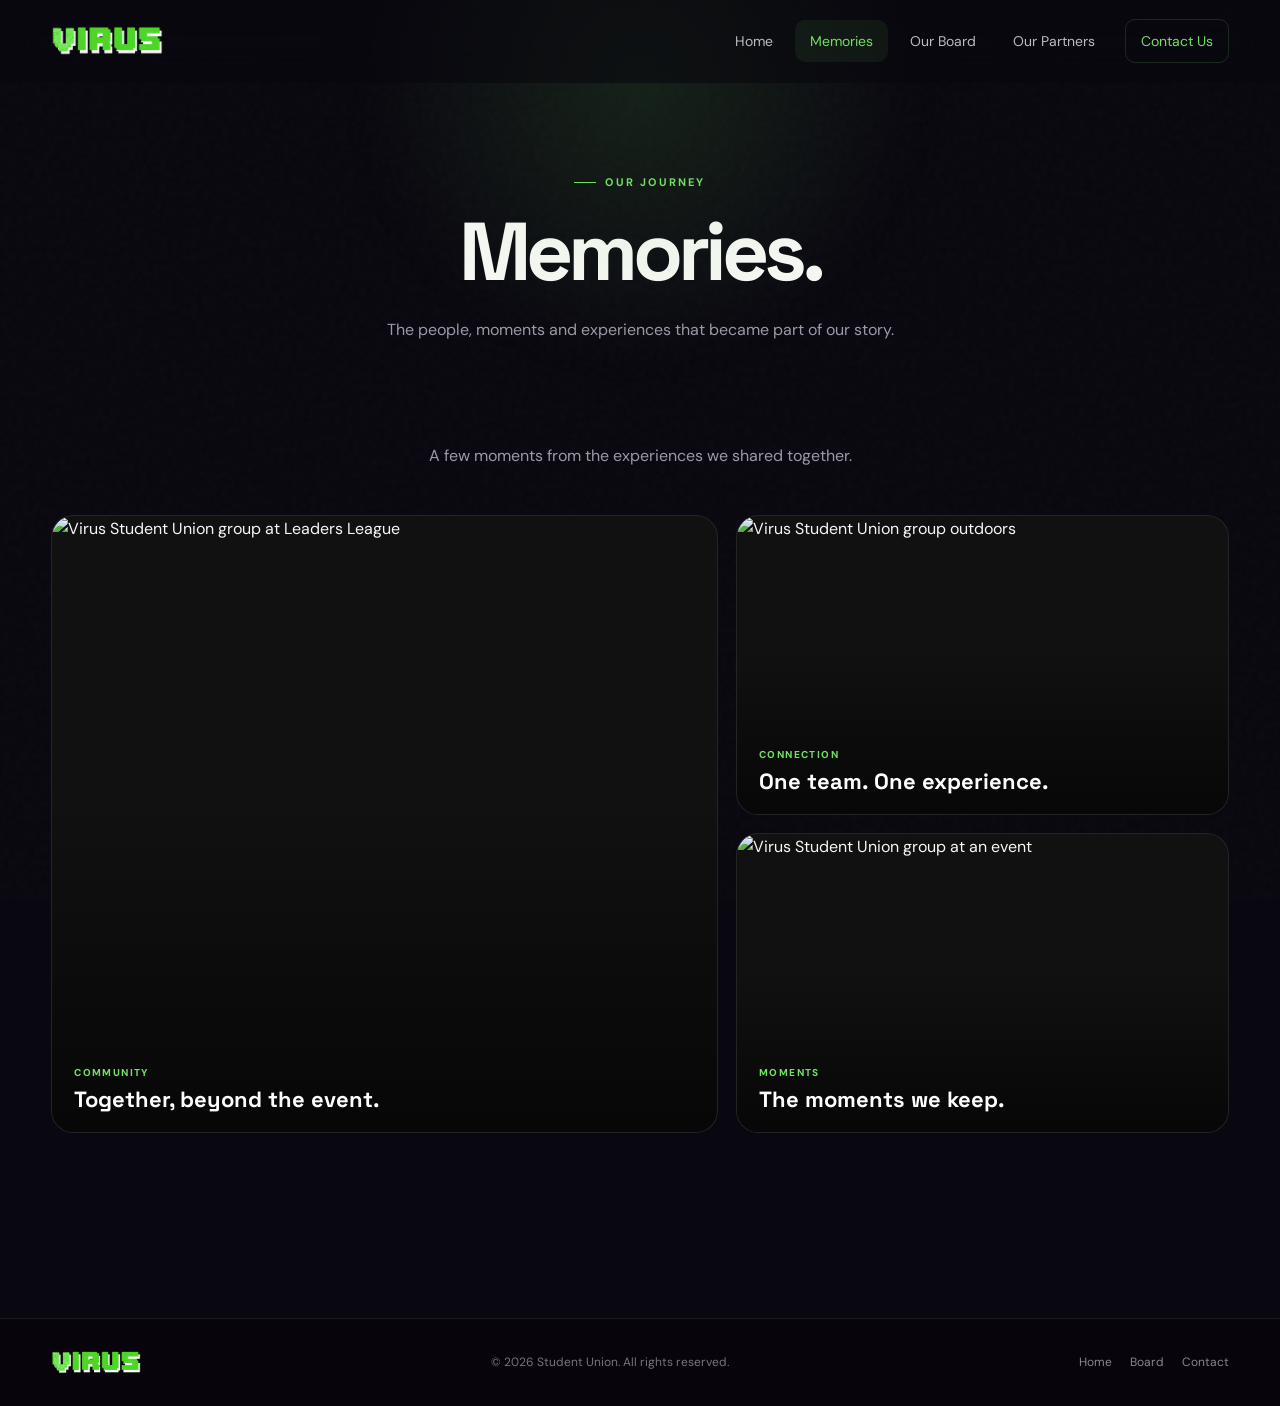
==== memories.html @ 2eb55f07 "Add files via upload" ====
<!DOCTYPE html>
<html lang="en">
<head>
<meta charset="UTF-8">
<meta name="viewport" content="width=device-width, initial-scale=1.0">
<title>Memories | Virus Student Union</title>
<link rel="stylesheet" href="style.css">
<style>
.memories-intro{max-width:700px;margin:0 auto 46px;color:var(--muted);text-align:center}
.memory-grid{display:grid;grid-template-columns:1.15fr .85fr;grid-template-rows:300px 300px;gap:18px}
.memory-card{position:relative;overflow:hidden;border-radius:22px;border:1px solid var(--whiteLine);background:#111;cursor:pointer}
.memory-card:first-child{grid-row:1 / span 2}
.memory-card img{width:100%;height:100%;object-fit:cover;display:block;transition:transform .55s ease,filter .4s ease}
.memory-card::after{content:"";position:absolute;inset:0;background:linear-gradient(to top,rgba(0,0,0,.6),transparent 55%);pointer-events:none}
.memory-card:hover img{transform:scale(1.045);filter:saturate(1.06)}
.memory-caption{position:absolute;left:22px;bottom:20px;z-index:2;color:#fff}
.memory-caption span{display:block;color:#70E160;font-size:10px;font-weight:800;letter-spacing:.14em;text-transform:uppercase;margin-bottom:6px}
.memory-caption h3{font-family:"Space Grotesk",sans-serif;font-size:22px;line-height:1.1}
.lightbox{position:fixed;inset:0;background:rgba(5,4,8,.94);z-index:9999;display:none;align-items:center;justify-content:center;padding:30px}
.lightbox.open{display:flex}
.lightbox img{max-width:94vw;max-height:88vh;object-fit:contain;border-radius:12px}
.lightbox-close{position:absolute;top:20px;right:25px;width:44px;height:44px;border:1px solid rgba(255,255,255,.2);border-radius:50%;background:rgba(255,255,255,.06);color:white;font-size:25px;cursor:pointer}
@media(max-width:800px){
 .memory-grid{grid-template-columns:1fr 1fr;grid-template-rows:260px 260px}
 .memory-card:first-child{grid-row:auto;grid-column:1 / span 2}
}
@media(max-width:520px){
 .memory-grid{display:grid;grid-template-columns:1fr;grid-template-rows:auto}
 .memory-card:first-child{grid-column:auto}
 .memory-card{height:300px}
}
</style>
</head>
<body>
<nav class="navbar">
<div class="container nav-inner">
<a class="nav-logo" href="index.html"><img src="logo.png" alt="Virus Student Union"></a>
<button class="menu-btn" aria-label="Open menu">☰</button>
<div class="nav-links">
<a href="index.html">Home</a>
<a href="memories.html" class="active">Memories</a>
<a href="board.html">Our Board</a>
<a href="partners.html">Our Partners</a>
<a href="contact.html" class="nav-cta">Contact Us</a>
</div>
</div>
</nav>

<main>
<section class="page-head">
<div class="container reveal">
<div class="eyebrow">Our Journey</div>
<h1>Memories.</h1>
<p>The people, moments and experiences that became part of our story.</p>
</div>
</section>

<section class="section" style="padding-top:10px;">
<div class="container">
<p class="memories-intro">A few moments from the experiences we shared together.</p>
<div class="memory-grid">
<article class="memory-card reveal" data-image="images/memory-01.jpg">
<img src="images/memory-01.jpg" alt="Virus Student Union group at Leaders League">
<div class="memory-caption"><span>Community</span><h3>Together, beyond the event.</h3></div>
</article>
<article class="memory-card reveal" data-image="images/memory-02.jpg">
<img src="images/memory-02.jpg" alt="Virus Student Union group outdoors">
<div class="memory-caption"><span>Connection</span><h3>One team. One experience.</h3></div>
</article>
<article class="memory-card reveal" data-image="images/memory-03.jpg">
<img src="images/memory-03.jpg" alt="Virus Student Union group at an event">
<div class="memory-caption"><span>Moments</span><h3>The moments we keep.</h3></div>
</article>
</div>
</div>
</section>
</main>

<div class="lightbox" id="lightbox" aria-hidden="true">
<button class="lightbox-close" aria-label="Close">×</button>
<img id="lightbox-img" src="" alt="">
</div>

<footer>
<div class="container footer-inner">
<img class="footer-logo" src="logo.png" alt="Virus Student Union">
<div class="footer-copy">© <span data-year></span> Student Union. All rights reserved.</div>
<div class="footer-links">
<a href="index.html">Home</a><a href="board.html">Board</a><a href="contact.html">Contact</a>
</div>
</div>
</footer>
<script src="script.js"></script>
<script>
document.querySelectorAll('.memory-card').forEach(card=>{
 card.addEventListener('click',()=>{
  const lb=document.getElementById('lightbox');
  document.getElementById('lightbox-img').src=card.dataset.image;
  lb.classList.add('open'); lb.setAttribute('aria-hidden','false');
 });
});
const close=()=>{document.getElementById('lightbox').classList.remove('open');document.getElementById('lightbox').setAttribute('aria-hidden','true');};
document.querySelector('.lightbox-close').addEventListener('click',close);
document.getElementById('lightbox').addEventListener('click',e=>{if(e.target.id==='lightbox')close();});
document.addEventListener('keydown',e=>{if(e.key==='Escape')close();});
</script>
</body>
</html>
---- style.css ----
@import url('https://fonts.googleapis.com/css2?family=DM+Sans:wght@400;500;600;700&family=Space+Grotesk:wght@400;500;600;700&display=swap');

:root{
  --bg:#09070f; --bg2:#100b19; --panel:rgba(255,255,255,.045);
  --green:#70E160; --green2:#4DBF50; --white:#f7f7f5; --muted:#9d99a8;
  --line:rgba(112,225,96,.16); --whiteLine:rgba(255,255,255,.08);
  --radius:24px; --shadow:0 25px 80px rgba(0,0,0,.42);
}
*{box-sizing:border-box;margin:0;padding:0}
html{scroll-behavior:smooth}
body{font-family:'DM Sans',sans-serif;background:var(--bg);color:var(--white);line-height:1.6;overflow-x:hidden}
body:before{content:"";position:fixed;inset:0;pointer-events:none;opacity:.035;background-image:url("data:image/svg+xml,%3Csvg viewBox='0 0 160 160' xmlns='http://www.w3.org/2000/svg'%3E%3Cfilter id='n'%3E%3CfeTurbulence type='fractalNoise' baseFrequency='.9' numOctaves='3' stitchTiles='stitch'/%3E%3C/filter%3E%3Crect width='100%25' height='100%25' filter='url(%23n)' opacity='.8'/%3E%3C/svg%3E")}
a{text-decoration:none;color:inherit} img{max-width:100%;display:block}.container{width:min(1180px,92%);margin:auto}

/* NAV */
.navbar{position:fixed;top:0;left:0;right:0;z-index:1000;background:rgba(9,7,15,.58);backdrop-filter:blur(18px);border-bottom:1px solid transparent;transition:.3s}
.navbar.scrolled{background:rgba(9,7,15,.9);border-color:var(--whiteLine)}
.nav-inner{height:82px;display:flex;align-items:center;justify-content:space-between}.nav-logo img{width:112px}
.nav-links{display:flex;align-items:center;gap:7px}.nav-links a{padding:10px 15px;color:#bdb9c5;font-size:14px;border-radius:10px;transition:.25s}.nav-links a:hover,.nav-links a.active{color:var(--green);background:rgba(112,225,96,.07)}
.nav-links .nav-cta{border:1px solid var(--line);color:var(--green);margin-left:8px}.nav-links .nav-cta:hover{background:var(--green);color:#071008}
.menu-btn{display:none;background:none;border:0;color:white;font-size:27px}

/* GLOBAL */
.hero,.page-head{position:relative;overflow:hidden}.hero:before,.page-head:before{content:"";position:absolute;width:600px;height:600px;left:50%;top:20%;transform:translate(-50%,-50%);background:radial-gradient(circle,rgba(112,225,96,.12),transparent 68%);filter:blur(20px);pointer-events:none}
.eyebrow{display:inline-flex;align-items:center;gap:9px;color:var(--green);font-size:11px;font-weight:700;letter-spacing:.2em;text-transform:uppercase}.eyebrow:before{content:"";width:22px;height:1px;background:var(--green)}
h1,h2,h3{font-family:'Space Grotesk',sans-serif;line-height:1.05}.section{padding:105px 0}.section-head{display:flex;align-items:end;justify-content:space-between;gap:30px;margin-bottom:40px}.section-head h2{font-size:clamp(34px,5vw,52px);letter-spacing:-.04em}.section-head p{max-width:460px;color:var(--muted)}

/* HERO */
.hero{min-height:100vh;padding:150px 0 90px;display:flex;align-items:center;text-align:center}.hero-inner{width:100%}.hero-logo{width:min(300px,65vw);margin:0 auto 28px;filter:drop-shadow(0 0 40px rgba(112,225,96,.16));animation:float 5s ease-in-out infinite}.hero h1{font-size:clamp(48px,8vw,92px);letter-spacing:-.065em;max-width:950px;margin:auto}.hero h1 span{color:var(--green)}.hero-copy{max-width:670px;margin:26px auto 34px;color:#aaa6b2;font-size:17px}.actions{display:flex;justify-content:center;gap:12px;flex-wrap:wrap}.btn{display:inline-flex;align-items:center;justify-content:center;gap:9px;padding:14px 21px;border-radius:12px;font-size:14px;font-weight:700;border:1px solid var(--line);transition:.25s;cursor:pointer}.btn.primary{background:var(--green);color:#071008;border-color:var(--green)}.btn.primary:hover{transform:translateY(-3px);box-shadow:0 12px 30px rgba(112,225,96,.2)}.btn.secondary{background:rgba(255,255,255,.03);color:var(--white);border-color:var(--whiteLine)}.btn.secondary:hover{border-color:var(--green);color:var(--green)}
.hero-bottom{display:grid;grid-template-columns:repeat(3,1fr);max-width:850px;margin:75px auto 0;border:1px solid var(--whiteLine);border-radius:20px;background:rgba(255,255,255,.025);overflow:hidden}.hero-stat{padding:22px;border-right:1px solid var(--whiteLine)}.hero-stat:last-child{border:0}.hero-stat strong{display:block;font-family:'Space Grotesk';font-size:25px;color:var(--green)}.hero-stat span{font-size:12px;color:var(--muted)}

/* CARDS */
.cards{display:grid;grid-template-columns:repeat(3,1fr);gap:18px}.glass{background:linear-gradient(145deg,rgba(255,255,255,.055),rgba(255,255,255,.018));border:1px solid var(--whiteLine);border-radius:var(--radius);box-shadow:var(--shadow)}.feature-card{padding:30px;min-height:250px;position:relative;overflow:hidden;transition:.35s}.feature-card:after{content:"";position:absolute;width:130px;height:130px;right:-50px;top:-50px;border-radius:50%;background:rgba(112,225,96,.09);transition:.35s}.feature-card:hover{transform:translateY(-8px);border-color:var(--line)}.feature-card:hover:after{transform:scale(1.7)}.icon{width:48px;height:48px;border-radius:14px;background:rgba(112,225,96,.1);border:1px solid var(--line);display:grid;place-items:center;color:var(--green);font-size:21px;margin-bottom:45px}.feature-card h3{font-size:23px;margin-bottom:10px}.feature-card p{color:var(--muted);font-size:14px}

/* MARQUEE */
.marquee{border-block:1px solid var(--line);overflow:hidden;background:rgba(112,225,96,.025);padding:18px 0}.marquee-track{display:flex;width:max-content;animation:marquee 25s linear infinite}.marquee span{font-family:'Space Grotesk';font-weight:600;font-size:14px;letter-spacing:.14em;text-transform:uppercase;color:#8d8995;padding:0 28px}.marquee b{color:var(--green)}

/* PAGE HEADER */
.page-head{padding:165px 0 90px;text-align:center}.page-head h1{font-size:clamp(48px,8vw,82px);letter-spacing:-.06em;margin-top:18px}.page-head p{max-width:650px;margin:22px auto 0;color:var(--muted);font-size:16px}

/* MEMORIES */
.memory-grid{display:grid;grid-template-columns:repeat(12,1fr);gap:18px}.memory{min-height:340px;position:relative;overflow:hidden;border-radius:22px;border:1px solid var(--whiteLine);background:#15101f}.memory:nth-child(1),.memory:nth-child(4){grid-column:span 7}.memory:nth-child(2),.memory:nth-child(3),.memory:nth-child(5),.memory:nth-child(6){grid-column:span 5}.memory-art{position:absolute;inset:0;background:radial-gradient(circle at 70% 20%,rgba(112,225,96,.25),transparent 28%),linear-gradient(135deg,#241738,#0c0912 70%)}.memory:nth-child(2) .memory-art{background:radial-gradient(circle at 25% 30%,rgba(112,225,96,.24),transparent 25%),linear-gradient(135deg,#101c16,#110b19 70%)}.memory:nth-child(3) .memory-art{background:radial-gradient(circle at 70% 60%,rgba(112,225,96,.22),transparent 24%),linear-gradient(135deg,#1e1328,#09070f 70%)}.memory:nth-child(4) .memory-art{background:radial-gradient(circle at 25% 60%,rgba(112,225,96,.25),transparent 30%),linear-gradient(135deg,#17251a,#0c0912 70%)}.memory:nth-child(5) .memory-art{background:radial-gradient(circle at 65% 30%,rgba(112,225,96,.22),transparent 25%),linear-gradient(135deg,#251a2d,#0d0915 70%)}.memory:nth-child(6) .memory-art{background:radial-gradient(circle at 30% 30%,rgba(112,225,96,.22),transparent 25%),linear-gradient(135deg,#152219,#09070f 70%)}.memory-art:after{content:"SU";position:absolute;right:6%;bottom:-10%;font-family:'Space Grotesk';font-weight:700;font-size:180px;color:rgba(255,255,255,.025)}.memory-content{position:absolute;left:0;right:0;bottom:0;padding:27px;background:linear-gradient(transparent,rgba(0,0,0,.92) 75%)}.memory-tag{display:inline-block;color:var(--green);font-size:10px;font-weight:700;letter-spacing:.16em;text-transform:uppercase;margin-bottom:7px}.memory h3{font-size:25px}.memory p{color:#aaa6b2;font-size:13px;margin-top:5px}

/* PARTNERS */
.partner-intro{text-align:center;max-width:700px;margin:-20px auto 50px;color:var(--muted)}.partner-grid{display:grid;grid-template-columns:repeat(4,1fr);gap:16px}.partner{height:150px;display:grid;place-items:center;border:1px solid var(--whiteLine);border-radius:20px;background:linear-gradient(145deg,rgba(255,255,255,.045),rgba(255,255,255,.015));color:#797582;font-family:'Space Grotesk';font-weight:700;font-size:15px;letter-spacing:.08em;position:relative;overflow:hidden;transition:.3s}.partner:before{content:"";position:absolute;width:90px;height:90px;border-radius:50%;background:rgba(112,225,96,.08);filter:blur(5px);opacity:0;transition:.3s}.partner:hover{transform:translateY(-6px);border-color:var(--green);color:var(--green);box-shadow:0 15px 40px rgba(112,225,96,.08)}.partner:hover:before{opacity:1}

/* CONTACT */
.contact-grid{display:grid;grid-template-columns:.8fr 1.2fr;gap:20px}.contact-panel,.form-panel{padding:34px}.contact-panel h2{font-size:36px;margin:15px 0}.contact-panel>p{color:var(--muted);font-size:14px;margin-bottom:35px}.contact-item{padding:18px 0;border-top:1px solid var(--whiteLine)}.contact-item small{display:block;color:var(--green);font-size:10px;font-weight:700;letter-spacing:.15em;text-transform:uppercase}.contact-item span{font-size:14px;color:#ddd9e1}.form-panel form{display:grid;gap:15px}.field{display:grid;gap:7px}.field label{font-size:12px;color:#a7a2ae}.field input,.field textarea{font:inherit;width:100%;background:#0a0710;border:1px solid var(--whiteLine);color:var(--white);padding:14px 15px;border-radius:12px;outline:none;transition:.2s}.field textarea{min-height:180px;resize:vertical}.field input:focus,.field textarea:focus{border-color:var(--green);box-shadow:0 0 0 3px rgba(112,225,96,.07)}


/* BOARD */
.board-cta{background:rgba(112,225,96,.08);color:var(--green);border-color:rgba(112,225,96,.3)}
.board-cta:hover{background:var(--green);color:#071008;border-color:var(--green);transform:translateY(-3px);box-shadow:0 12px 30px rgba(112,225,96,.18)}
.board-intro{max-width:720px;margin:-20px auto 55px;text-align:center;color:var(--muted)}
.board-section{margin-bottom:72px}
.board-section-head{display:flex;align-items:end;justify-content:space-between;gap:20px;margin-bottom:22px;padding-bottom:15px;border-bottom:1px solid var(--whiteLine)}
.board-section-head .dept{color:var(--green);font-size:11px;font-weight:800;letter-spacing:.2em;text-transform:uppercase}
.board-section-head h2{font-size:clamp(28px,4vw,42px);margin-top:7px}
.board-section-head p{color:var(--muted);font-size:13px}
.board-grid{display:grid;grid-template-columns:repeat(4,1fr);gap:16px}
.board-grid.executive{grid-template-columns:repeat(4,1fr)}
.board-card{position:relative;overflow:hidden;border:1px solid var(--whiteLine);border-radius:22px;background:linear-gradient(145deg,rgba(255,255,255,.055),rgba(255,255,255,.015));transition:.35s;box-shadow:0 18px 55px rgba(0,0,0,.2)}
.board-card:hover{transform:translateY(-7px);border-color:var(--line);box-shadow:0 24px 70px rgba(0,0,0,.35)}
.board-photo{aspect-ratio:4/4.7;background:radial-gradient(circle at 50% 25%,rgba(112,225,96,.2),transparent 32%),linear-gradient(145deg,#21182b,#0b0810);display:flex;align-items:center;justify-content:center;position:relative;overflow:hidden}
.board-photo:after{content:"ADD PHOTO";font-family:'Space Grotesk';font-size:10px;font-weight:700;letter-spacing:.18em;color:rgba(255,255,255,.28);position:absolute;bottom:18px}
.board-photo img{width:100%;height:100%;object-fit:cover;position:absolute;inset:0;z-index:2}
.board-avatar{width:100px;height:100px;border-radius:50%;border:1px solid rgba(112,225,96,.35);background:rgba(112,225,96,.07);display:grid;place-items:center;color:var(--green);font-family:'Space Grotesk';font-size:28px;font-weight:700;z-index:1}
.board-info{padding:20px 19px 22px}
.board-role{display:block;color:var(--green);font-size:9px;font-weight:800;letter-spacing:.17em;text-transform:uppercase;margin-bottom:7px}
.board-name{font-family:'Space Grotesk';font-size:20px;font-weight:600;line-height:1.1}
.board-dept{display:block;color:#77737f;font-size:11px;margin-top:7px}
.executive .board-card:first-child{grid-column:span 2}
.executive .board-card:first-child .board-photo{aspect-ratio:8/4.7}
.board-card.featured{border-color:rgba(112,225,96,.3)}
.board-card.featured .board-info{background:linear-gradient(145deg,rgba(112,225,96,.08),transparent)}
.board-note{margin-top:22px;padding:18px 20px;border:1px solid var(--line);border-radius:16px;background:rgba(112,225,96,.035);color:var(--muted);font-size:12px}
@media(max-width:1000px){.board-grid,.board-grid.executive{grid-template-columns:repeat(2,1fr)}.executive .board-card:first-child{grid-column:span 2}}
@media(max-width:560px){.actions{flex-direction:column;align-items:stretch}.actions .btn{width:100%}.board-grid,.board-grid.executive{grid-template-columns:1fr}.executive .board-card:first-child{grid-column:span 1}.executive .board-card:first-child .board-photo{aspect-ratio:4/4.7}.board-section-head{display:block}.board-section-head p{margin-top:7px}}

/* FOOTER */
footer{border-top:1px solid var(--whiteLine);margin-top:80px;padding:30px 0;background:#07050b}.footer-inner{display:flex;align-items:center;justify-content:space-between;gap:20px}.footer-logo{width:90px}.footer-copy{color:#77737f;font-size:12px}.footer-links{display:flex;gap:18px;color:#898591;font-size:12px}.footer-links a:hover{color:var(--green)}

.reveal{opacity:0;transform:translateY(24px);transition:.7s ease}.reveal.show{opacity:1;transform:none}
@keyframes float{0%,100%{transform:translateY(0)}50%{transform:translateY(-9px)}}@keyframes marquee{to{transform:translateX(-50%)}}

@media(max-width:850px){.nav-links{display:none;position:absolute;top:82px;left:4%;right:4%;padding:12px;background:rgba(12,8,17,.98);border:1px solid var(--whiteLine);border-radius:16px;flex-direction:column;align-items:stretch}.nav-links.open{display:flex}.nav-links .nav-cta{margin-left:0;text-align:center}.menu-btn{display:block}.hero{padding-top:130px}.hero-bottom{grid-template-columns:1fr}.hero-stat{border-right:0;border-bottom:1px solid var(--whiteLine)}.hero-stat:last-child{border-bottom:0}.cards,.partner-grid{grid-template-columns:1fr 1fr}.memory:nth-child(n){grid-column:span 6}.contact-grid{grid-template-columns:1fr}.section-head{display:block}.section-head p{margin-top:12px}}
@media(max-width:560px){.nav-inner{height:72px}.nav-links{top:72px}.hero h1{font-size:49px}.hero-logo{width:240px}.cards,.partner-grid{grid-template-columns:1fr}.memory:nth-child(n){grid-column:span 12;min-height:300px}.page-head{padding-top:135px}.section{padding:75px 0}.footer-inner{flex-direction:column;text-align:center}.footer-links{justify-content:center}}
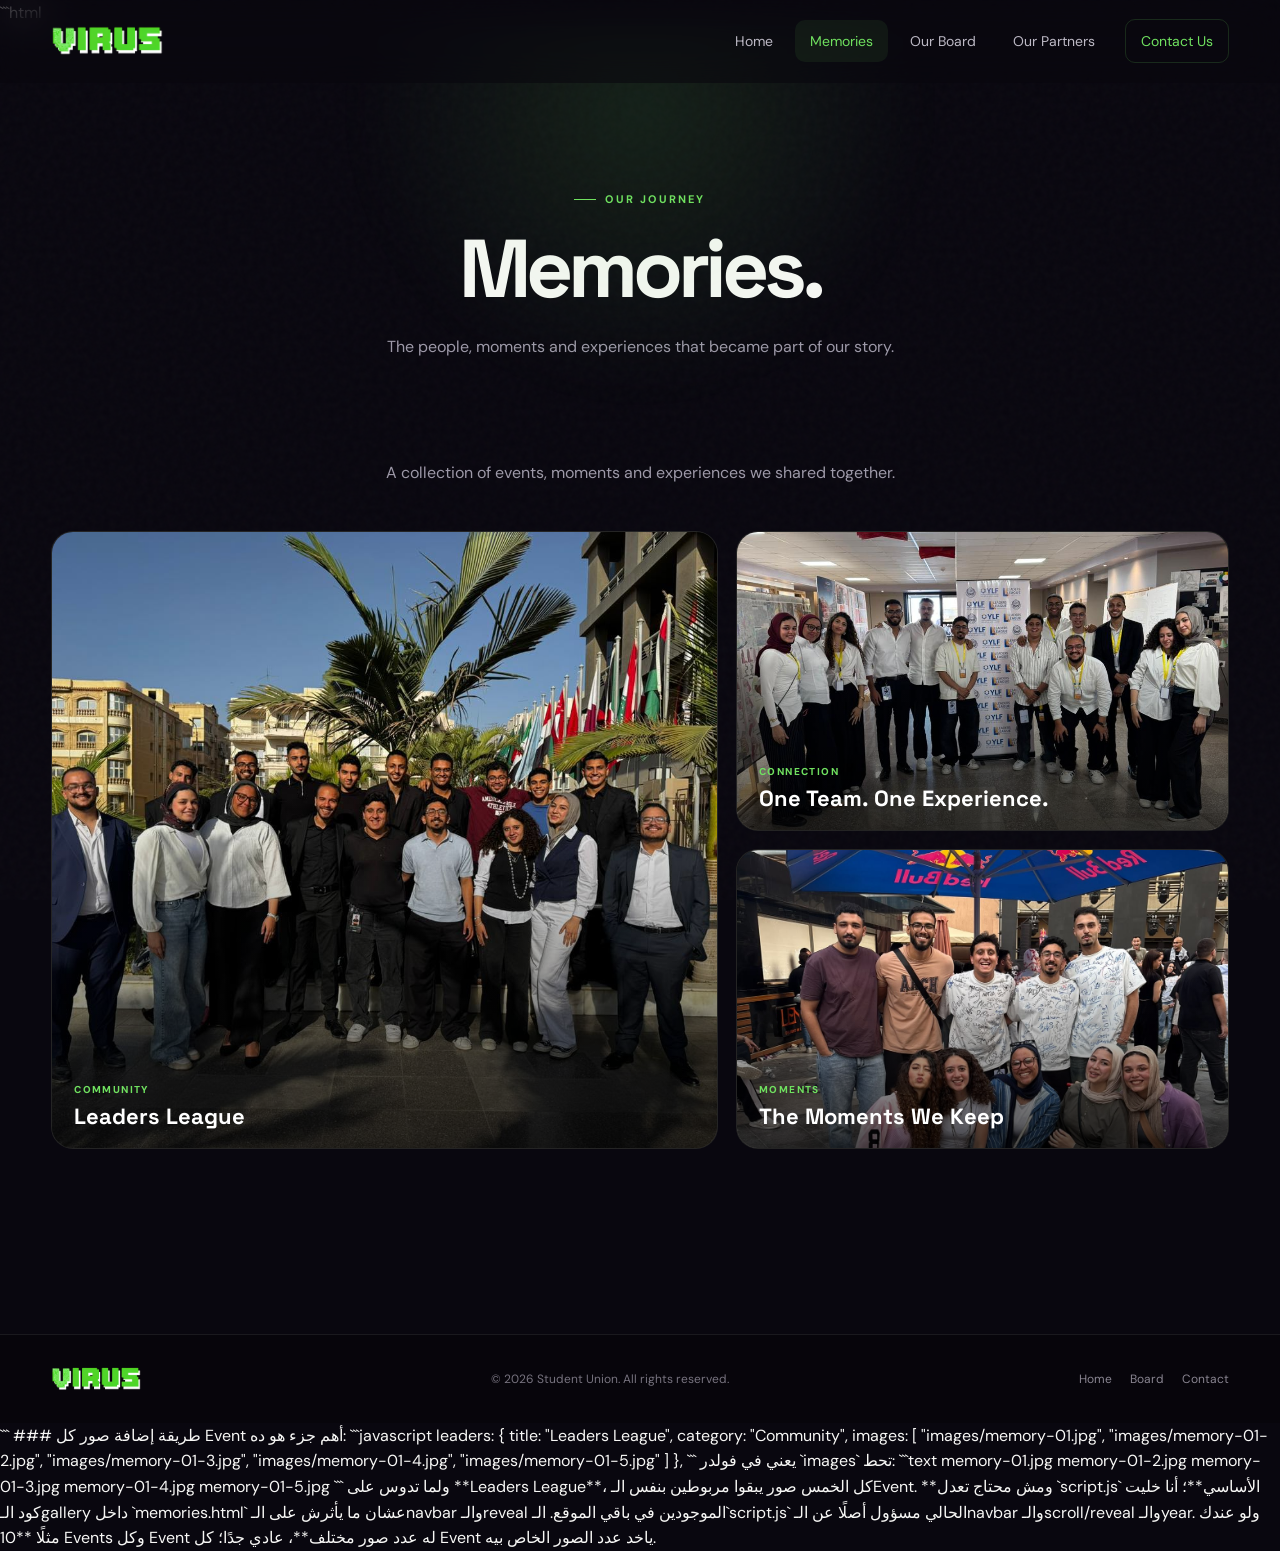
==== commit 28d4d5d5: "memories.html Refactor memories.html to enhance structure, add event gallery functionality, and impr" ====
--- a/memories.html
+++ b/memories.html
@@ -1,108 +1,1240 @@
+```html
 <!DOCTYPE html>
 <html lang="en">
 <head>
 <meta charset="UTF-8">
 <meta name="viewport" content="width=device-width, initial-scale=1.0">
+
 <title>Memories | Virus Student Union</title>
+
 <link rel="stylesheet" href="style.css">
+
 <style>
-.memories-intro{max-width:700px;margin:0 auto 46px;color:var(--muted);text-align:center}
-.memory-grid{display:grid;grid-template-columns:1.15fr .85fr;grid-template-rows:300px 300px;gap:18px}
-.memory-card{position:relative;overflow:hidden;border-radius:22px;border:1px solid var(--whiteLine);background:#111;cursor:pointer}
-.memory-card:first-child{grid-row:1 / span 2}
-.memory-card img{width:100%;height:100%;object-fit:cover;display:block;transition:transform .55s ease,filter .4s ease}
-.memory-card::after{content:"";position:absolute;inset:0;background:linear-gradient(to top,rgba(0,0,0,.6),transparent 55%);pointer-events:none}
-.memory-card:hover img{transform:scale(1.045);filter:saturate(1.06)}
-.memory-caption{position:absolute;left:22px;bottom:20px;z-index:2;color:#fff}
-.memory-caption span{display:block;color:#70E160;font-size:10px;font-weight:800;letter-spacing:.14em;text-transform:uppercase;margin-bottom:6px}
-.memory-caption h3{font-family:"Space Grotesk",sans-serif;font-size:22px;line-height:1.1}
-.lightbox{position:fixed;inset:0;background:rgba(5,4,8,.94);z-index:9999;display:none;align-items:center;justify-content:center;padding:30px}
-.lightbox.open{display:flex}
-.lightbox img{max-width:94vw;max-height:88vh;object-fit:contain;border-radius:12px}
-.lightbox-close{position:absolute;top:20px;right:25px;width:44px;height:44px;border:1px solid rgba(255,255,255,.2);border-radius:50%;background:rgba(255,255,255,.06);color:white;font-size:25px;cursor:pointer}
+/* ================================
+   MEMORIES
+================================ */
+
+.memories-intro{
+    max-width:700px;
+    margin:0 auto 46px;
+    color:var(--muted);
+    text-align:center;
+}
+
+.memory-grid{
+    display:grid;
+    grid-template-columns:1.15fr .85fr;
+    grid-template-rows:300px 300px;
+    gap:18px;
+}
+
+.memory-card{
+    position:relative;
+    overflow:hidden;
+    border-radius:22px;
+    border:1px solid var(--whiteLine);
+    background:#111;
+    cursor:pointer;
+}
+
+.memory-card:first-child{
+    grid-row:1 / span 2;
+}
+
+.memory-card img{
+    width:100%;
+    height:100%;
+    object-fit:cover;
+    display:block;
+    transition:transform .55s ease, filter .4s ease;
+}
+
+.memory-card::after{
+    content:"";
+    position:absolute;
+    inset:0;
+    background:linear-gradient(
+        to top,
+        rgba(0,0,0,.7),
+        transparent 60%
+    );
+    pointer-events:none;
+}
+
+.memory-card:hover img{
+    transform:scale(1.045);
+    filter:saturate(1.06);
+}
+
+.memory-caption{
+    position:absolute;
+    left:22px;
+    bottom:20px;
+    z-index:2;
+    color:#fff;
+}
+
+.memory-caption span{
+    display:block;
+    color:#70E160;
+    font-size:10px;
+    font-weight:800;
+    letter-spacing:.14em;
+    text-transform:uppercase;
+    margin-bottom:6px;
+}
+
+.memory-caption h3{
+    font-family:"Space Grotesk",sans-serif;
+    font-size:22px;
+    line-height:1.1;
+}
+
+/* ================================
+   EVENT GALLERY LIGHTBOX
+================================ */
+
+.event-lightbox{
+    position:fixed;
+    inset:0;
+    z-index:9999;
+
+    display:none;
+    align-items:center;
+    justify-content:center;
+
+    background:rgba(5,4,8,.96);
+
+    padding:30px;
+}
+
+.event-lightbox.open{
+    display:flex;
+}
+
+.event-gallery{
+    width:min(1100px,94vw);
+    height:min(90vh,800px);
+
+    display:flex;
+    flex-direction:column;
+    align-items:center;
+    justify-content:center;
+
+    position:relative;
+}
+
+/* IMAGE AREA */
+
+.event-image-wrapper{
+    width:100%;
+    height:calc(100% - 90px);
+
+    display:flex;
+    align-items:center;
+    justify-content:center;
+
+    position:relative;
+
+    overflow:hidden;
+    touch-action:pan-y;
+}
+
+.event-image{
+    max-width:85%;
+    max-height:100%;
+
+    object-fit:contain;
+
+    border-radius:14px;
+
+    box-shadow:
+        0 25px 80px rgba(0,0,0,.5);
+
+    user-select:none;
+
+    transition:
+        opacity .25s ease,
+        transform .3s ease;
+}
+
+/* NAVIGATION BUTTONS */
+
+.gallery-btn{
+    position:absolute;
+
+    top:50%;
+    transform:translateY(-50%);
+
+    width:52px;
+    height:52px;
+
+    border-radius:50%;
+
+    border:1px solid rgba(255,255,255,.18);
+
+    background:rgba(255,255,255,.07);
+
+    color:white;
+
+    font-size:25px;
+
+    display:grid;
+    place-items:center;
+
+    cursor:pointer;
+
+    transition:.25s;
+
+    z-index:5;
+}
+
+.gallery-btn:hover{
+    background:#70E160;
+    color:#071008;
+
+    border-color:#70E160;
+
+    transform:translateY(-50%) scale(1.06);
+}
+
+.gallery-prev{
+    left:10px;
+}
+
+.gallery-next{
+    right:10px;
+}
+
+/* EVENT INFO */
+
+.event-info{
+    width:100%;
+
+    display:flex;
+    align-items:center;
+    justify-content:space-between;
+
+    gap:20px;
+
+    margin-top:18px;
+}
+
+.event-title{
+    text-align:left;
+}
+
+.event-title span{
+    display:block;
+
+    color:#70E160;
+
+    font-size:10px;
+    font-weight:800;
+
+    letter-spacing:.15em;
+
+    text-transform:uppercase;
+
+    margin-bottom:5px;
+}
+
+.event-title h3{
+    font-family:"Space Grotesk",sans-serif;
+
+    color:white;
+
+    font-size:22px;
+}
+
+/* COUNTER */
+
+.event-counter{
+    color:#aaa6b2;
+
+    font-family:"Space Grotesk",sans-serif;
+
+    font-size:13px;
+
+    white-space:nowrap;
+}
+
+/* CLOSE */
+
+.event-close{
+    position:absolute;
+
+    top:20px;
+    right:25px;
+
+    width:46px;
+    height:46px;
+
+    border-radius:50%;
+
+    border:1px solid rgba(255,255,255,.2);
+
+    background:rgba(255,255,255,.06);
+
+    color:white;
+
+    font-size:26px;
+
+    cursor:pointer;
+
+    z-index:10;
+
+    transition:.25s;
+}
+
+.event-close:hover{
+    background:#70E160;
+    color:#071008;
+    border-color:#70E160;
+}
+
+/* DOTS */
+
+.gallery-dots{
+    position:absolute;
+
+    bottom:70px;
+    left:50%;
+
+    transform:translateX(-50%);
+
+    display:flex;
+
+    gap:7px;
+
+    max-width:70%;
+
+    overflow:hidden;
+
+    padding:5px;
+}
+
+.gallery-dot{
+    width:7px;
+    height:7px;
+
+    border-radius:50%;
+
+    border:0;
+
+    background:rgba(255,255,255,.3);
+
+    padding:0;
+
+    cursor:pointer;
+
+    transition:.25s;
+}
+
+.gallery-dot.active{
+    width:20px;
+    border-radius:10px;
+    background:#70E160;
+}
+
+/* ================================
+   RESPONSIVE
+================================ */
+
 @media(max-width:800px){
- .memory-grid{grid-template-columns:1fr 1fr;grid-template-rows:260px 260px}
- .memory-card:first-child{grid-row:auto;grid-column:1 / span 2}
-}
+
+    .memory-grid{
+        grid-template-columns:1fr 1fr;
+        grid-template-rows:260px 260px;
+    }
+
+    .memory-card:first-child{
+        grid-row:auto;
+        grid-column:1 / span 2;
+    }
+
+    .event-lightbox{
+        padding:15px;
+    }
+
+    .event-gallery{
+        width:100%;
+        height:90vh;
+    }
+
+    .event-image-wrapper{
+        height:calc(100% - 100px);
+    }
+
+    .event-image{
+        max-width:90%;
+        max-height:90%;
+    }
+
+    .gallery-btn{
+        width:44px;
+        height:44px;
+        font-size:21px;
+    }
+
+    .gallery-prev{
+        left:5px;
+    }
+
+    .gallery-next{
+        right:5px;
+    }
+
+    .event-info{
+        padding:0 5px;
+    }
+
+    .event-title h3{
+        font-size:18px;
+    }
+}
+
 @media(max-width:520px){
- .memory-grid{display:grid;grid-template-columns:1fr;grid-template-rows:auto}
- .memory-card:first-child{grid-column:auto}
- .memory-card{height:300px}
+
+    .memory-grid{
+        display:grid;
+        grid-template-columns:1fr;
+        grid-template-rows:auto;
+    }
+
+    .memory-card:first-child{
+        grid-column:auto;
+    }
+
+    .memory-card{
+        height:300px;
+    }
+
+    .event-lightbox{
+        padding:10px;
+    }
+
+    .event-image-wrapper{
+        height:calc(100% - 110px);
+    }
+
+    .event-image{
+        max-width:92%;
+        max-height:85%;
+    }
+
+    .gallery-btn{
+        width:40px;
+        height:40px;
+    }
+
+    .event-info{
+        align-items:flex-end;
+    }
+
+    .event-title h3{
+        font-size:16px;
+    }
+
+    .event-counter{
+        font-size:11px;
+    }
+
+    .gallery-dots{
+        bottom:75px;
+    }
 }
 </style>
 </head>
+
 <body>
+
+<!-- ================================
+     NAVBAR
+================================ -->
+
 <nav class="navbar">
-<div class="container nav-inner">
-<a class="nav-logo" href="index.html"><img src="logo.png" alt="Virus Student Union"></a>
-<button class="menu-btn" aria-label="Open menu">☰</button>
-<div class="nav-links">
-<a href="index.html">Home</a>
-<a href="memories.html" class="active">Memories</a>
-<a href="board.html">Our Board</a>
-<a href="partners.html">Our Partners</a>
-<a href="contact.html" class="nav-cta">Contact Us</a>
+
+    <div class="container nav-inner">
+
+        <a class="nav-logo" href="index.html">
+            <img src="logo.png" alt="Virus Student Union">
+        </a>
+
+        <button class="menu-btn" aria-label="Open menu">
+            ☰
+        </button>
+
+        <div class="nav-links">
+
+            <a href="index.html">
+                Home
+            </a>
+
+            <a href="memories.html" class="active">
+                Memories
+            </a>
+
+            <a href="board.html">
+                Our Board
+            </a>
+
+            <a href="partners.html">
+                Our Partners
+            </a>
+
+            <a href="contact.html" class="nav-cta">
+                Contact Us
+            </a>
+
+        </div>
+
+    </div>
+
+</nav>
+
+
+<!-- ================================
+     MAIN
+================================ -->
+
+<main>
+
+    <section class="page-head">
+
+        <div class="container reveal">
+
+            <div class="eyebrow">
+                Our Journey
+            </div>
+
+            <h1>
+                Memories.
+            </h1>
+
+            <p>
+                The people, moments and experiences that became part of our story.
+            </p>
+
+        </div>
+
+    </section>
+
+
+    <section class="section" style="padding-top:10px;">
+
+        <div class="container">
+
+            <p class="memories-intro">
+                A collection of events, moments and experiences
+                we shared together.
+            </p>
+
+
+            <!-- ================================
+                 MEMORY EVENTS
+            ================================= -->
+
+            <div class="memory-grid">
+
+
+                <!-- EVENT 01 -->
+
+                <article
+                    class="memory-card reveal"
+                    data-event="leaders"
+                >
+
+                    <img
+                        src="images/memory-01.jpg"
+                        alt="Virus Student Union at Leaders League"
+                    >
+
+                    <div class="memory-caption">
+
+                        <span>
+                            Community
+                        </span>
+
+                        <h3>
+                            Leaders League
+                        </h3>
+
+                    </div>
+
+                </article>
+
+
+                <!-- EVENT 02 -->
+
+                <article
+                    class="memory-card reveal"
+                    data-event="event2"
+                >
+
+                    <img
+                        src="images/memory-02.jpg"
+                        alt="Virus Student Union event"
+                    >
+
+                    <div class="memory-caption">
+
+                        <span>
+                            Connection
+                        </span>
+
+                        <h3>
+                            One Team. One Experience.
+                        </h3>
+
+                    </div>
+
+                </article>
+
+
+                <!-- EVENT 03 -->
+
+                <article
+                    class="memory-card reveal"
+                    data-event="event3"
+                >
+
+                    <img
+                        src="images/memory-03.jpg"
+                        alt="Virus Student Union event"
+                    >
+
+                    <div class="memory-caption">
+
+                        <span>
+                            Moments
+                        </span>
+
+                        <h3>
+                            The Moments We Keep
+                        </h3>
+
+                    </div>
+
+                </article>
+
+
+            </div>
+
+        </div>
+
+    </section>
+
+</main>
+
+
+<!-- ================================
+     EVENT GALLERY
+================================ -->
+
+<div
+    class="event-lightbox"
+    id="eventLightbox"
+    aria-hidden="true"
+>
+
+    <button
+        class="event-close"
+        id="eventClose"
+        aria-label="Close gallery"
+    >
+        ×
+    </button>
+
+
+    <div class="event-gallery">
+
+
+        <div
+            class="event-image-wrapper"
+            id="eventImageWrapper"
+        >
+
+            <button
+                class="gallery-btn gallery-prev"
+                id="galleryPrev"
+                aria-label="Previous image"
+            >
+                ‹
+            </button>
+
+
+            <img
+                class="event-image"
+                id="eventImage"
+                src=""
+                alt=""
+            >
+
+
+            <button
+                class="gallery-btn gallery-next"
+                id="galleryNext"
+                aria-label="Next image"
+            >
+                ›
+            </button>
+
+        </div>
+
+
+        <div class="gallery-dots" id="galleryDots"></div>
+
+
+        <div class="event-info">
+
+            <div class="event-title">
+
+                <span id="eventCategory">
+                    Event
+                </span>
+
+                <h3 id="eventTitle">
+                    Event
+                </h3>
+
+            </div>
+
+
+            <div
+                class="event-counter"
+                id="eventCounter"
+            >
+                01 / 01
+            </div>
+
+        </div>
+
+    </div>
+
 </div>
-</div>
-</nav>
-
-<main>
-<section class="page-head">
-<div class="container reveal">
-<div class="eyebrow">Our Journey</div>
-<h1>Memories.</h1>
-<p>The people, moments and experiences that became part of our story.</p>
-</div>
-</section>
-
-<section class="section" style="padding-top:10px;">
-<div class="container">
-<p class="memories-intro">A few moments from the experiences we shared together.</p>
-<div class="memory-grid">
-<article class="memory-card reveal" data-image="images/memory-01.jpg">
-<img src="images/memory-01.jpg" alt="Virus Student Union group at Leaders League">
-<div class="memory-caption"><span>Community</span><h3>Together, beyond the event.</h3></div>
-</article>
-<article class="memory-card reveal" data-image="images/memory-02.jpg">
-<img src="images/memory-02.jpg" alt="Virus Student Union group outdoors">
-<div class="memory-caption"><span>Connection</span><h3>One team. One experience.</h3></div>
-</article>
-<article class="memory-card reveal" data-image="images/memory-03.jpg">
-<img src="images/memory-03.jpg" alt="Virus Student Union group at an event">
-<div class="memory-caption"><span>Moments</span><h3>The moments we keep.</h3></div>
-</article>
-</div>
-</div>
-</section>
-</main>
-
-<div class="lightbox" id="lightbox" aria-hidden="true">
-<button class="lightbox-close" aria-label="Close">×</button>
-<img id="lightbox-img" src="" alt="">
-</div>
+
+
+<!-- ================================
+     FOOTER
+================================ -->
 
 <footer>
-<div class="container footer-inner">
-<img class="footer-logo" src="logo.png" alt="Virus Student Union">
-<div class="footer-copy">© <span data-year></span> Student Union. All rights reserved.</div>
-<div class="footer-links">
-<a href="index.html">Home</a><a href="board.html">Board</a><a href="contact.html">Contact</a>
-</div>
-</div>
+
+    <div class="container footer-inner">
+
+        <img
+            class="footer-logo"
+            src="logo.png"
+            alt="Virus Student Union"
+        >
+
+        <div class="footer-copy">
+
+            © <span data-year></span>
+            Student Union. All rights reserved.
+
+        </div>
+
+        <div class="footer-links">
+
+            <a href="index.html">
+                Home
+            </a>
+
+            <a href="board.html">
+                Board
+            </a>
+
+            <a href="contact.html">
+                Contact
+            </a>
+
+        </div>
+
+    </div>
+
 </footer>
+
+
 <script src="script.js"></script>
+
+
 <script>
-document.querySelectorAll('.memory-card').forEach(card=>{
- card.addEventListener('click',()=>{
-  const lb=document.getElementById('lightbox');
-  document.getElementById('lightbox-img').src=card.dataset.image;
-  lb.classList.add('open'); lb.setAttribute('aria-hidden','false');
- });
-});
-const close=()=>{document.getElementById('lightbox').classList.remove('open');document.getElementById('lightbox').setAttribute('aria-hidden','true');};
-document.querySelector('.lightbox-close').addEventListener('click',close);
-document.getElementById('lightbox').addEventListener('click',e=>{if(e.target.id==='lightbox')close();});
-document.addEventListener('keydown',e=>{if(e.key==='Escape')close();});
+
+/* =========================================
+   EVENT DATA
+
+   Add your event photos here.
+========================================= */
+
+const events = {
+
+    leaders: {
+
+        title: "Leaders League",
+
+        category: "Community",
+
+        images: [
+            "images/memory-01.jpg",
+            "images/memory-01-2.jpg",
+            "images/memory-01-3.jpg",
+            "images/memory-01-4.jpg",
+            "images/memory-01-5.jpg"
+        ]
+
+    },
+
+
+    event2: {
+
+        title: "One Team. One Experience.",
+
+        category: "Connection",
+
+        images: [
+            "images/memory-02.jpg",
+            "images/memory-02-2.jpg",
+            "images/memory-02-3.jpg",
+            "images/memory-02-4.jpg"
+        ]
+
+    },
+
+
+    event3: {
+
+        title: "The Moments We Keep",
+
+        category: "Moments",
+
+        images: [
+            "images/memory-03.jpg",
+            "images/memory-03-2.jpg",
+            "images/memory-03-3.jpg",
+            "images/memory-03-4.jpg"
+        ]
+
+    }
+
+};
+
+
+/* =========================================
+   ELEMENTS
+========================================= */
+
+const lightbox =
+    document.getElementById("eventLightbox");
+
+const image =
+    document.getElementById("eventImage");
+
+const title =
+    document.getElementById("eventTitle");
+
+const category =
+    document.getElementById("eventCategory");
+
+const counter =
+    document.getElementById("eventCounter");
+
+const dots =
+    document.getElementById("galleryDots");
+
+const prev =
+    document.getElementById("galleryPrev");
+
+const next =
+    document.getElementById("galleryNext");
+
+const closeButton =
+    document.getElementById("eventClose");
+
+const imageWrapper =
+    document.getElementById("eventImageWrapper");
+
+
+/* =========================================
+   STATE
+========================================= */
+
+let currentEvent = null;
+
+let currentIndex = 0;
+
+
+/* =========================================
+   OPEN EVENT
+========================================= */
+
+document
+    .querySelectorAll(".memory-card")
+    .forEach(card => {
+
+        card.addEventListener("click", () => {
+
+            const eventName =
+                card.dataset.event;
+
+            openEvent(eventName);
+
+        });
+
+    });
+
+
+function openEvent(eventName){
+
+    currentEvent =
+        events[eventName];
+
+    currentIndex = 0;
+
+    if(!currentEvent) return;
+
+    title.textContent =
+        currentEvent.title;
+
+    category.textContent =
+        currentEvent.category;
+
+    createDots();
+
+    updateImage();
+
+    lightbox.classList.add("open");
+
+    lightbox.setAttribute(
+        "aria-hidden",
+        "false"
+    );
+
+    document.body.style.overflow = "hidden";
+
+}
+
+
+/* =========================================
+   UPDATE IMAGE
+========================================= */
+
+function updateImage(){
+
+    if(!currentEvent) return;
+
+    image.style.opacity = "0";
+
+    setTimeout(() => {
+
+        image.src =
+            currentEvent.images[currentIndex];
+
+        image.alt =
+            currentEvent.title +
+            " — photo " +
+            (currentIndex + 1);
+
+        image.style.opacity = "1";
+
+    }, 120);
+
+
+    counter.textContent =
+        String(currentIndex + 1).padStart(2,"0") +
+        " / " +
+        String(currentEvent.images.length).padStart(2,"0");
+
+
+    document
+        .querySelectorAll(".gallery-dot")
+        .forEach((dot,index) => {
+
+            dot.classList.toggle(
+                "active",
+                index === currentIndex
+            );
+
+        });
+
+}
+
+
+/* =========================================
+   CREATE DOTS
+========================================= */
+
+function createDots(){
+
+    dots.innerHTML = "";
+
+    currentEvent.images.forEach(
+        (_,index) => {
+
+            const dot =
+                document.createElement("button");
+
+            dot.className =
+                "gallery-dot";
+
+            dot.setAttribute(
+                "aria-label",
+                "Go to image " +
+                (index + 1)
+            );
+
+            dot.addEventListener(
+                "click",
+                () => {
+
+                    currentIndex =
+                        index;
+
+                    updateImage();
+
+                }
+            );
+
+            dots.appendChild(dot);
+
+        }
+    );
+
+}
+
+
+/* =========================================
+   NEXT
+========================================= */
+
+function nextImage(){
+
+    if(!currentEvent) return;
+
+    currentIndex++;
+
+    if(
+        currentIndex >=
+        currentEvent.images.length
+    ){
+
+        currentIndex = 0;
+
+    }
+
+    updateImage();
+
+}
+
+
+/* =========================================
+   PREVIOUS
+========================================= */
+
+function previousImage(){
+
+    if(!currentEvent) return;
+
+    currentIndex--;
+
+    if(currentIndex < 0){
+
+        currentIndex =
+            currentEvent.images.length - 1;
+
+    }
+
+    updateImage();
+
+}
+
+
+/* =========================================
+   BUTTONS
+========================================= */
+
+next.addEventListener(
+    "click",
+    nextImage
+);
+
+prev.addEventListener(
+    "click",
+    previousImage
+);
+
+
+/* =========================================
+   CLOSE
+========================================= */
+
+function closeGallery(){
+
+    lightbox.classList.remove("open");
+
+    lightbox.setAttribute(
+        "aria-hidden",
+        "true"
+    );
+
+    document.body.style.overflow = "";
+
+}
+
+
+closeButton.addEventListener(
+    "click",
+    closeGallery
+);
+
+
+/* Click outside gallery */
+
+lightbox.addEventListener(
+    "click",
+    event => {
+
+        if(
+            event.target ===
+            lightbox
+        ){
+
+            closeGallery();
+
+        }
+
+    }
+);
+
+
+/* =========================================
+   KEYBOARD
+========================================= */
+
+document.addEventListener(
+    "keydown",
+    event => {
+
+        if(
+            !lightbox.classList.contains("open")
+        ) return;
+
+
+        if(event.key === "Escape"){
+
+            closeGallery();
+
+        }
+
+
+        if(event.key === "ArrowRight"){
+
+            nextImage();
+
+        }
+
+
+        if(event.key === "ArrowLeft"){
+
+            previousImage();
+
+        }
+
+    }
+);
+
+
+/* =========================================
+   MOBILE SWIPE
+========================================= */
+
+let touchStartX = 0;
+
+let touchEndX = 0;
+
+
+imageWrapper.addEventListener(
+    "touchstart",
+    event => {
+
+        touchStartX =
+            event.changedTouches[0].screenX;
+
+    },
+    { passive:true }
+);
+
+
+imageWrapper.addEventListener(
+    "touchend",
+    event => {
+
+        touchEndX =
+            event.changedTouches[0].screenX;
+
+        const distance =
+            touchEndX - touchStartX;
+
+
+        if(Math.abs(distance) < 50)
+            return;
+
+
+        if(distance < 0){
+
+            nextImage();
+
+        }else{
+
+            previousImage();
+
+        }
+
+    },
+    { passive:true }
+);
+
 </script>
+
 </body>
-</html>+</html>
+```
+
+### طريقة إضافة صور كل Event
+
+أهم جزء هو ده:
+
+```javascript
+leaders: {
+
+    title: "Leaders League",
+
+    category: "Community",
+
+    images: [
+        "images/memory-01.jpg",
+        "images/memory-01-2.jpg",
+        "images/memory-01-3.jpg",
+        "images/memory-01-4.jpg",
+        "images/memory-01-5.jpg"
+    ]
+
+},
+```
+
+يعني في فولدر `images` تحط:
+
+```text
+memory-01.jpg
+memory-01-2.jpg
+memory-01-3.jpg
+memory-01-4.jpg
+memory-01-5.jpg
+```
+
+ولما تدوس على **Leaders League**، كل الخمس صور يبقوا مربوطين بنفس الـEvent.
+
+**ومش محتاج تعدل `script.js` الأساسي**؛ أنا خليت كود الـgallery داخل `memories.html` عشان ما يأثرش على الـnavbar والـreveal الموجودين في باقي الموقع. الـ`script.js` الحالي مسؤول أصلًا عن الـnavbar والـscroll/reveal والـyear.
+
+ولو عندك مثلًا **10 Events وكل Event له عدد صور مختلف**، عادي جدًا؛ كل Event ياخد عدد الصور الخاص بيه.
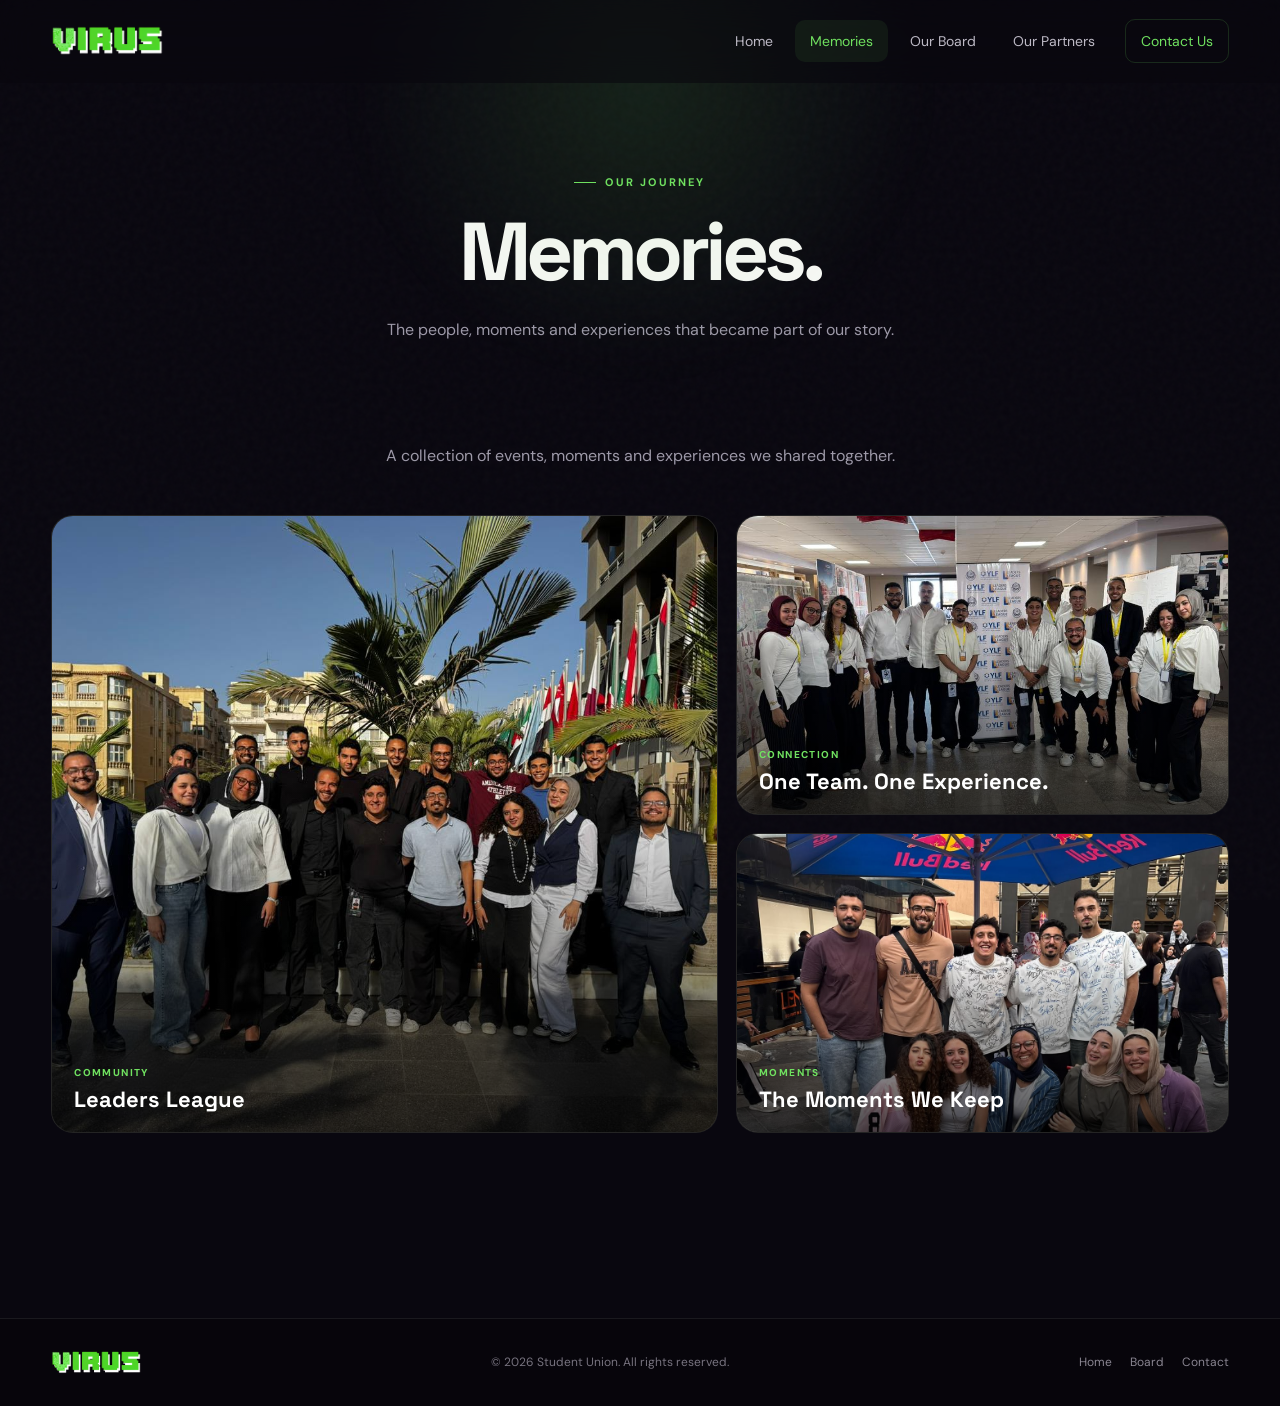
==== commit 07a17c02: "memories.html" ====
--- a/memories.html
+++ b/memories.html
@@ -1,4 +1,4 @@
-```html
+
 <!DOCTYPE html>
 <html lang="en">
 <head>
@@ -1199,42 +1199,3 @@
 
 </body>
 </html>
-```
-
-### طريقة إضافة صور كل Event
-
-أهم جزء هو ده:
-
-```javascript
-leaders: {
-
-    title: "Leaders League",
-
-    category: "Community",
-
-    images: [
-        "images/memory-01.jpg",
-        "images/memory-01-2.jpg",
-        "images/memory-01-3.jpg",
-        "images/memory-01-4.jpg",
-        "images/memory-01-5.jpg"
-    ]
-
-},
-```
-
-يعني في فولدر `images` تحط:
-
-```text
-memory-01.jpg
-memory-01-2.jpg
-memory-01-3.jpg
-memory-01-4.jpg
-memory-01-5.jpg
-```
-
-ولما تدوس على **Leaders League**، كل الخمس صور يبقوا مربوطين بنفس الـEvent.
-
-**ومش محتاج تعدل `script.js` الأساسي**؛ أنا خليت كود الـgallery داخل `memories.html` عشان ما يأثرش على الـnavbar والـreveal الموجودين في باقي الموقع. الـ`script.js` الحالي مسؤول أصلًا عن الـnavbar والـscroll/reveal والـyear.
-
-ولو عندك مثلًا **10 Events وكل Event له عدد صور مختلف**، عادي جدًا؛ كل Event ياخد عدد الصور الخاص بيه.
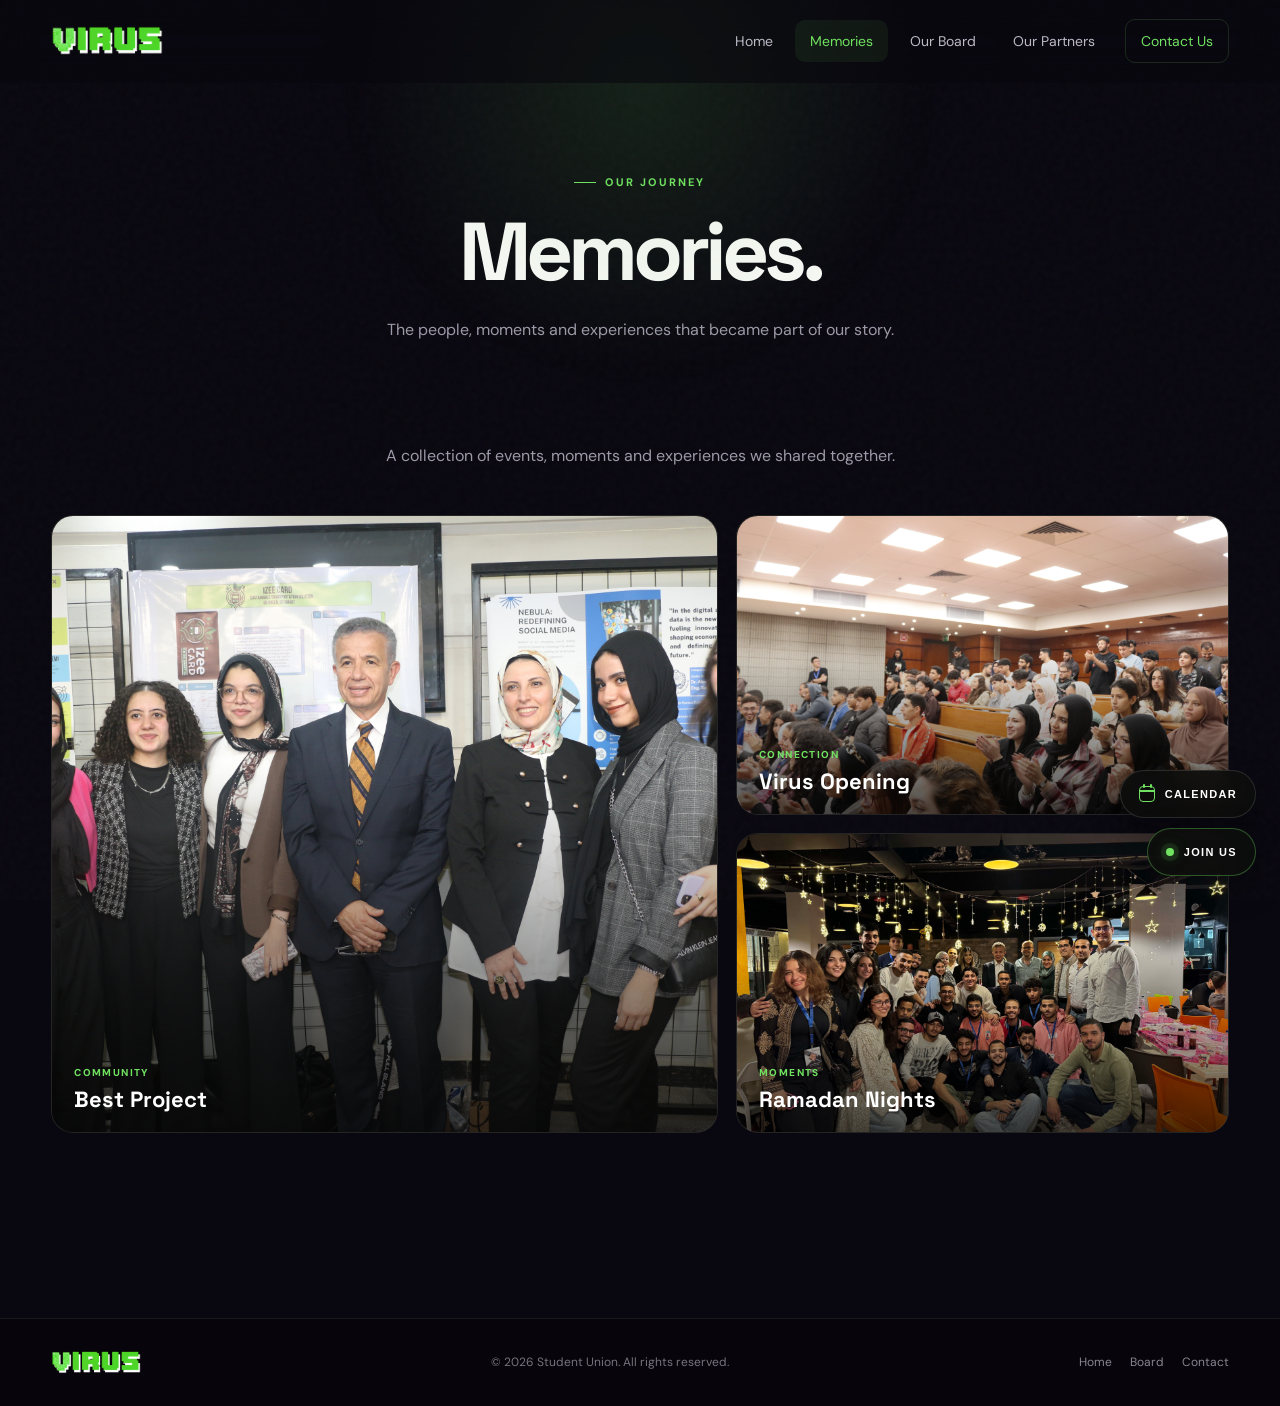
==== commit 5bd46e3c: "Update memories.html" ====
--- a/memories.html
+++ b/memories.html
@@ -557,7 +557,7 @@
                         </span>
 
                         <h3>
-                            Leaders League
+                            Best Project
                         </h3>
 
                     </div>
@@ -584,7 +584,7 @@
                         </span>
 
                         <h3>
-                            One Team. One Experience.
+                            Virus Opening
                         </h3>
 
                     </div>
@@ -611,7 +611,7 @@
                         </span>
 
                         <h3>
-                            The Moments We Keep
+                            Ramadan Nights
                         </h3>
 
                     </div>
--- a/style.css
+++ b/style.css
@@ -82,6 +82,1176 @@
 
 .reveal{opacity:0;transform:translateY(24px);transition:.7s ease}.reveal.show{opacity:1;transform:none}
 @keyframes float{0%,100%{transform:translateY(0)}50%{transform:translateY(-9px)}}@keyframes marquee{to{transform:translateX(-50%)}}
+/* =========================================
+   JOIN US FLOATING WIDGET
+========================================= */
+
+.join-widget {
+    position: fixed;
+    right: 24px;
+    bottom: 24px;
+    z-index: 9998;
+    font-family: inherit;
+}
+
+/* Small floating button */
+
+.join-toggle {
+    display: flex;
+    align-items: center;
+    gap: 10px;
+
+    height: 48px;
+    padding: 0 18px;
+
+    border: 1px solid rgba(112, 225, 96, .35);
+    border-radius: 999px;
+
+    background: rgba(12, 14, 13, .92);
+    backdrop-filter: blur(14px);
+
+    color: #fff;
+
+    font-size: 11px;
+    font-weight: 800;
+    letter-spacing: .12em;
+    text-transform: uppercase;
+
+    cursor: pointer;
+
+    box-shadow:
+        0 12px 35px rgba(0,0,0,.25);
+
+    transition:
+        transform .25s ease,
+        border-color .25s ease,
+        background .25s ease;
+}
+
+.join-toggle:hover {
+    transform: translateY(-3px);
+    border-color: #70E160;
+    background: #111511;
+}
+
+/* Green dot */
+
+.join-dot {
+    width: 8px;
+    height: 8px;
+
+    border-radius: 50%;
+
+    background: #70E160;
+
+    box-shadow:
+        0 0 0 5px rgba(112,225,96,.10),
+        0 0 15px rgba(112,225,96,.45);
+}
+
+/* =========================================
+   JOIN CARD
+========================================= */
+
+.join-card {
+    position: absolute;
+
+    right: 0;
+    bottom: 62px;
+
+    width: 330px;
+
+    padding: 26px;
+
+    border-radius: 22px;
+
+    border: 1px solid rgba(255,255,255,.10);
+
+    background:
+        linear-gradient(
+            145deg,
+            rgba(24,27,25,.98),
+            rgba(10,12,11,.98)
+        );
+
+    backdrop-filter: blur(22px);
+
+    box-shadow:
+        0 25px 80px rgba(0,0,0,.45);
+
+    opacity: 0;
+    visibility: hidden;
+
+    transform:
+        translateY(12px)
+        scale(.96);
+
+    transform-origin: bottom right;
+
+    transition:
+        opacity .25s ease,
+        transform .25s ease,
+        visibility .25s ease;
+}
+
+.join-widget.open .join-card {
+    opacity: 1;
+    visibility: visible;
+
+    transform:
+        translateY(0)
+        scale(1);
+}
+
+/* =========================================
+   CARD CLOSE
+========================================= */
+
+.join-close {
+    position: absolute;
+
+    top: 14px;
+    right: 14px;
+
+    width: 30px;
+    height: 30px;
+
+    border-radius: 50%;
+
+    border: 1px solid rgba(255,255,255,.12);
+
+    background: rgba(255,255,255,.05);
+
+    color: #aaa;
+
+    font-size: 17px;
+
+    display: grid;
+    place-items: center;
+
+    cursor: pointer;
+
+    transition: .2s;
+}
+
+.join-close:hover {
+    background: #70E160;
+    color: #071008;
+    border-color: #70E160;
+}
+
+/* =========================================
+   CARD CONTENT
+========================================= */
+
+.join-eyebrow {
+    color: #70E160;
+
+    font-size: 9px;
+    font-weight: 800;
+
+    letter-spacing: .16em;
+    text-transform: uppercase;
+
+    margin-bottom: 10px;
+}
+
+.join-card h3 {
+    margin: 0 35px 8px 0;
+
+    color: #fff;
+
+    font-family: "Space Grotesk", sans-serif;
+
+    font-size: 26px;
+    line-height: 1.05;
+}
+
+.join-description {
+    margin: 0 0 20px;
+
+    color: #9b9da0;
+
+    font-size: 13px;
+    line-height: 1.6;
+}
+
+/* =========================================
+   BENEFITS
+========================================= */
+
+.join-benefits {
+    display: flex;
+    flex-direction: column;
+
+    gap: 10px;
+
+    margin-bottom: 22px;
+}
+
+.join-benefit {
+    display: flex;
+    align-items: center;
+
+    gap: 12px;
+
+    color: #e7e7e7;
+
+    font-size: 12px;
+}
+
+.join-number {
+    width: 25px;
+    height: 25px;
+
+    flex: 0 0 25px;
+
+    border-radius: 50%;
+
+    display: grid;
+    place-items: center;
+
+    background: rgba(112,225,96,.08);
+
+    border: 1px solid rgba(112,225,96,.18);
+
+    color: #70E160;
+
+    font-size: 9px;
+    font-weight: 800;
+}
+
+/* =========================================
+   APPLY BUTTON
+========================================= */
+
+.join-apply {
+    width: 100%;
+
+    height: 46px;
+
+    display: flex;
+    align-items: center;
+    justify-content: center;
+
+    border-radius: 12px;
+
+    background: #70E160;
+
+    color: #071008;
+
+    text-decoration: none;
+
+    font-size: 11px;
+    font-weight: 900;
+
+    letter-spacing: .12em;
+    text-transform: uppercase;
+
+    transition:
+        transform .2s ease,
+        background .2s ease;
+}
+
+.join-apply:hover {
+    transform: translateY(-2px);
+
+    background: #83ef73;
+}
+
+
+/* =========================================
+   MOBILE
+========================================= */
+
+@media(max-width:520px) {
+
+    .join-widget {
+        right: 14px;
+        bottom: 14px;
+    }
+
+    .join-card {
+        right: 0;
+        bottom: 60px;
+
+        width: min(330px, calc(100vw - 28px));
+
+        padding: 22px;
+    }
+
+    .join-toggle {
+        height: 44px;
+
+        padding: 0 15px;
+
+        font-size: 10px;
+    }
+
+}
 
 @media(max-width:850px){.nav-links{display:none;position:absolute;top:82px;left:4%;right:4%;padding:12px;background:rgba(12,8,17,.98);border:1px solid var(--whiteLine);border-radius:16px;flex-direction:column;align-items:stretch}.nav-links.open{display:flex}.nav-links .nav-cta{margin-left:0;text-align:center}.menu-btn{display:block}.hero{padding-top:130px}.hero-bottom{grid-template-columns:1fr}.hero-stat{border-right:0;border-bottom:1px solid var(--whiteLine)}.hero-stat:last-child{border-bottom:0}.cards,.partner-grid{grid-template-columns:1fr 1fr}.memory:nth-child(n){grid-column:span 6}.contact-grid{grid-template-columns:1fr}.section-head{display:block}.section-head p{margin-top:12px}}
 @media(max-width:560px){.nav-inner{height:72px}.nav-links{top:72px}.hero h1{font-size:49px}.hero-logo{width:240px}.cards,.partner-grid{grid-template-columns:1fr}.memory:nth-child(n){grid-column:span 12;min-height:300px}.page-head{padding-top:135px}.section{padding:75px 0}.footer-inner{flex-direction:column;text-align:center}.footer-links{justify-content:center}}
+
+/* =========================================
+   🌐 EASTER EGG
+========================================= */
+
+.nav-logo {
+    cursor: pointer;
+}
+
+
+/* Logo click animation */
+
+.easter-shake {
+    animation: easterLogo .35s ease;
+}
+
+@keyframes easterLogo {
+
+    0% {
+        transform: scale(1);
+    }
+
+    30% {
+        transform: scale(.88) rotate(-4deg);
+    }
+
+    60% {
+        transform: scale(1.08) rotate(4deg);
+    }
+
+    100% {
+        transform: scale(1);
+    }
+
+}
+
+
+/* =========================================
+   OVERLAY
+========================================= */
+
+.easter-overlay {
+
+    position: fixed;
+
+    inset: 0;
+
+    z-index: 10000;
+
+    display: flex;
+
+    align-items: center;
+    justify-content: center;
+
+    padding: 24px;
+
+    background:
+        rgba(5, 7, 6, .92);
+
+    backdrop-filter: blur(18px);
+
+    opacity: 0;
+
+    visibility: hidden;
+
+    transition:
+        opacity .3s ease,
+        visibility .3s ease;
+
+}
+
+
+.easter-overlay.show {
+
+    opacity: 1;
+
+    visibility: visible;
+
+}
+
+
+/* =========================================
+   CONTENT
+========================================= */
+
+.easter-content {
+
+    position: relative;
+
+    width: min(430px, 100%);
+
+    padding: 48px 35px 35px;
+
+    text-align: center;
+
+    border-radius: 28px;
+
+    border:
+        1px solid rgba(112, 225, 96, .25);
+
+    background:
+        linear-gradient(
+            145deg,
+            #151915,
+            #090b09
+        );
+
+    box-shadow:
+        0 35px 100px rgba(0,0,0,.55);
+
+    transform:
+        translateY(25px)
+        scale(.94);
+
+    transition:
+        transform .4s cubic-bezier(.2,.8,.2,1);
+
+}
+
+
+.easter-overlay.show
+.easter-content {
+
+    transform:
+        translateY(0)
+        scale(1);
+
+}
+
+
+/* =========================================
+   STARS
+========================================= */
+
+.easter-stars {
+
+    position: absolute;
+
+    inset: 0;
+
+    pointer-events: none;
+
+}
+
+
+.easter-stars span {
+
+    position: absolute;
+
+    color: #70E160;
+
+    font-size: 18px;
+
+    animation:
+        easterFloat 2s ease-in-out infinite;
+
+}
+
+
+.easter-stars span:nth-child(1) {
+
+    top: 25px;
+    left: 35px;
+
+}
+
+
+.easter-stars span:nth-child(2) {
+
+    top: 50px;
+    right: 45px;
+
+    font-size: 11px;
+
+    animation-delay: .3s;
+
+}
+
+
+.easter-stars span:nth-child(3) {
+
+    bottom: 35px;
+    left: 55px;
+
+    font-size: 12px;
+
+    animation-delay: .6s;
+
+}
+
+
+@keyframes easterFloat {
+
+    0%, 100% {
+        transform: translateY(0) rotate(0);
+        opacity: .5;
+    }
+
+    50% {
+        transform:
+            translateY(-7px)
+            rotate(15deg);
+
+        opacity: 1;
+    }
+
+}
+
+
+/* =========================================
+   TEXT
+========================================= */
+
+.easter-small {
+
+    color: #70E160;
+
+    font-size: 10px;
+
+    font-weight: 900;
+
+    letter-spacing: .18em;
+
+    margin-bottom: 15px;
+
+}
+
+
+.easter-content h2 {
+
+    margin: 0 0 12px;
+
+    font-size: 58px;
+
+    line-height: 1;
+
+}
+
+
+.easter-content p {
+
+    margin: 0 auto 28px;
+
+    max-width: 280px;
+
+    color: #9b9e9c;
+
+    font-size: 14px;
+
+    line-height: 1.6;
+
+}
+
+
+/* =========================================
+   BUTTON
+========================================= */
+
+.easter-close {
+
+    height: 45px;
+
+    padding: 0 22px;
+
+    border: 0;
+
+    border-radius: 12px;
+
+    background: #70E160;
+
+    color: #071008;
+
+    font-size: 10px;
+
+    font-weight: 900;
+
+    letter-spacing: .1em;
+
+    text-transform: uppercase;
+
+    cursor: pointer;
+
+    transition:
+        transform .2s ease,
+        background .2s ease;
+
+}
+
+
+.easter-close:hover {
+
+    transform: translateY(-2px);
+
+    background: #83ef73;
+
+}
+
+
+/* =========================================
+   MOBILE
+========================================= */
+
+@media(max-width:520px) {
+
+    .easter-content {
+
+        padding:
+            42px
+            24px
+            28px;
+
+        border-radius: 22px;
+
+    }
+
+    .easter-content h2 {
+
+        font-size: 50px;
+
+    }
+
+    .easter-content p {
+
+        font-size: 13px;
+
+    }
+
+}
+
+.easter-close {
+    height: 54px;
+    min-width: 210px;
+
+    padding: 0 30px;
+
+    display: inline-flex;
+    align-items: center;
+    justify-content: center;
+
+    border: 0;
+    border-radius: 14px;
+
+    background: #70E160;
+    color: #071008;
+
+    text-decoration: none;
+
+    font-size: 12px;
+    font-weight: 900;
+
+    letter-spacing: .1em;
+    text-transform: uppercase;
+
+    cursor: pointer;
+
+    box-shadow:
+        0 10px 25px rgba(112,225,96,.18);
+
+    transition:
+        transform .2s ease,
+        background .2s ease,
+        box-shadow .2s ease;
+}
+
+.easter-close:hover {
+    transform: translateY(-3px);
+
+    background: #83ef73;
+
+    box-shadow:
+        0 15px 35px rgba(112,225,96,.28);
+}
+
+/* =========================================
+   📅 SEMESTER CALENDAR
+========================================= */
+
+.calendar-widget {
+
+    position: fixed;
+
+    right: 24px;
+    bottom: 82px;
+
+    z-index: 9997;
+
+    font-family: inherit;
+}
+
+
+/* =========================================
+   CALENDAR BUTTON
+========================================= */
+
+.calendar-toggle {
+
+    display: flex;
+
+    align-items: center;
+
+    gap: 10px;
+
+    height: 48px;
+
+    padding: 0 18px;
+
+    border: 1px solid rgba(255,255,255,.12);
+
+    border-radius: 999px;
+
+    background: rgba(12,14,13,.92);
+
+    backdrop-filter: blur(14px);
+
+    color: #fff;
+
+    font-size: 11px;
+
+    font-weight: 800;
+
+    letter-spacing: .12em;
+
+    text-transform: uppercase;
+
+    cursor: pointer;
+
+    box-shadow:
+        0 12px 35px rgba(0,0,0,.25);
+
+    transition:
+        transform .25s ease,
+        border-color .25s ease,
+        background .25s ease;
+}
+
+
+.calendar-toggle:hover {
+
+    transform: translateY(-3px);
+
+    border-color: #70E160;
+
+    background: #111511;
+
+}
+
+
+/* =========================================
+   CALENDAR ICON
+========================================= */
+
+.calendar-icon {
+
+    position: relative;
+
+    width: 16px;
+    height: 16px;
+
+    border: 1.5px solid #70E160;
+
+    border-radius: 4px;
+
+}
+
+
+.calendar-icon::before {
+
+    content: "";
+
+    position: absolute;
+
+    left: -1px;
+    right: -1px;
+
+    top: 3px;
+
+    height: 1.5px;
+
+    background: #70E160;
+
+}
+
+
+.calendar-icon::after {
+
+    content: "";
+
+    position: absolute;
+
+    width: 2px;
+    height: 4px;
+
+    left: 3px;
+    top: -3px;
+
+    border-radius: 2px;
+
+    background: #70E160;
+
+    box-shadow:
+        7px 0 #70E160;
+
+}
+
+
+/* =========================================
+   CALENDAR CARD
+========================================= */
+
+.calendar-card {
+
+    position: absolute;
+
+    right: 0;
+
+    bottom: 60px;
+
+    width: 340px;
+
+    max-height: 70vh;
+
+    overflow-y: auto;
+
+    padding: 27px;
+
+    border-radius: 22px;
+
+    border: 1px solid rgba(255,255,255,.10);
+
+    background:
+        linear-gradient(
+            145deg,
+            rgba(24,27,25,.98),
+            rgba(10,12,11,.98)
+        );
+
+    backdrop-filter: blur(22px);
+
+    box-shadow:
+        0 25px 80px rgba(0,0,0,.45);
+
+    opacity: 0;
+
+    visibility: hidden;
+
+    transform:
+        translateY(12px)
+        scale(.96);
+
+    transform-origin: bottom right;
+
+    transition:
+        opacity .25s ease,
+        transform .25s ease,
+        visibility .25s ease;
+}
+
+
+.calendar-widget.open
+.calendar-card {
+
+    opacity: 1;
+
+    visibility: visible;
+
+    transform:
+        translateY(0)
+        scale(1);
+
+}
+
+
+/* =========================================
+   CLOSE
+========================================= */
+
+.calendar-close {
+
+    position: absolute;
+
+    top: 14px;
+    right: 14px;
+
+    width: 30px;
+    height: 30px;
+
+    border-radius: 50%;
+
+    border: 1px solid rgba(255,255,255,.12);
+
+    background: rgba(255,255,255,.05);
+
+    color: #aaa;
+
+    font-size: 17px;
+
+    display: grid;
+
+    place-items: center;
+
+    cursor: pointer;
+
+    transition: .2s;
+}
+
+
+.calendar-close:hover {
+
+    background: #70E160;
+
+    color: #071008;
+
+    border-color: #70E160;
+
+}
+
+
+/* =========================================
+   HEADER
+========================================= */
+
+.calendar-eyebrow {
+
+    color: #70E160;
+
+    font-size: 9px;
+
+    font-weight: 800;
+
+    letter-spacing: .16em;
+
+    text-transform: uppercase;
+
+    margin-bottom: 10px;
+
+}
+
+
+.calendar-card h3 {
+
+    margin: 0 0 24px;
+
+    color: #fff;
+
+    font-family:
+        "Space Grotesk",
+        sans-serif;
+
+    font-size: 27px;
+
+    line-height: 1.05;
+}
+
+
+/* =========================================
+   EVENTS
+========================================= */
+
+.calendar-list {
+
+    display: flex;
+
+    flex-direction: column;
+
+    gap: 10px;
+
+}
+
+
+.calendar-event {
+
+    display: flex;
+
+    align-items: center;
+
+    gap: 14px;
+
+    padding: 12px;
+
+    border-radius: 14px;
+
+    border: 1px solid rgba(255,255,255,.07);
+
+    background: rgba(255,255,255,.035);
+
+    transition:
+        transform .2s ease,
+        border-color .2s ease,
+        background .2s ease;
+}
+
+
+.calendar-event:hover {
+
+    transform: translateX(3px);
+
+    border-color:
+        rgba(112,225,96,.25);
+
+    background:
+        rgba(112,225,96,.045);
+
+}
+
+
+/* DATE */
+
+.calendar-date {
+
+    width: 46px;
+    height: 48px;
+
+    flex: 0 0 46px;
+
+    display: flex;
+
+    flex-direction: column;
+
+    align-items: center;
+
+    justify-content: center;
+
+    border-radius: 10px;
+
+    background:
+        rgba(112,225,96,.08);
+
+    border:
+        1px solid rgba(112,225,96,.16);
+}
+
+
+.calendar-date strong {
+
+    color: #70E160;
+
+    font-family:
+        "Space Grotesk",
+        sans-serif;
+
+    font-size: 18px;
+
+    line-height: 1;
+}
+
+
+.calendar-date span {
+
+    margin-top: 3px;
+
+    color: #8d918e;
+
+    font-size: 8px;
+
+    font-weight: 800;
+
+    letter-spacing: .1em;
+}
+
+
+/* EVENT INFO */
+
+.calendar-event-info {
+
+    min-width: 0;
+
+}
+
+
+.calendar-event-info h4 {
+
+    margin: 0 0 5px;
+
+    color: #fff;
+
+    font-size: 13px;
+
+    font-weight: 700;
+}
+
+
+.calendar-event-info p {
+
+    margin: 0;
+
+    color: #858986;
+
+    font-size: 10px;
+
+    line-height: 1.4;
+}
+
+
+.calendar-event-info p span {
+
+    margin:
+        0 4px;
+
+    color: #70E160;
+}
+
+
+/* =========================================
+   FOOTER
+========================================= */
+
+.calendar-footer {
+
+    margin-top: 16px;
+
+    padding-top: 15px;
+
+    border-top:
+        1px solid rgba(255,255,255,.07);
+
+    color: #666b67;
+
+    font-size: 10px;
+
+    text-align: center;
+}
+
+
+/* =========================================
+   MOBILE
+========================================= */
+
+@media(max-width:520px) {
+
+    .calendar-widget {
+
+        right: 14px;
+
+        bottom: 68px;
+    }
+
+
+    .calendar-toggle {
+
+        height: 44px;
+
+        padding: 0 15px;
+
+        font-size: 10px;
+    }
+
+
+    .calendar-card {
+
+        right: 0;
+
+        bottom: 56px;
+
+        width:
+            min(
+                340px,
+                calc(100vw - 28px)
+            );
+
+        padding: 22px;
+    }
+
+}
